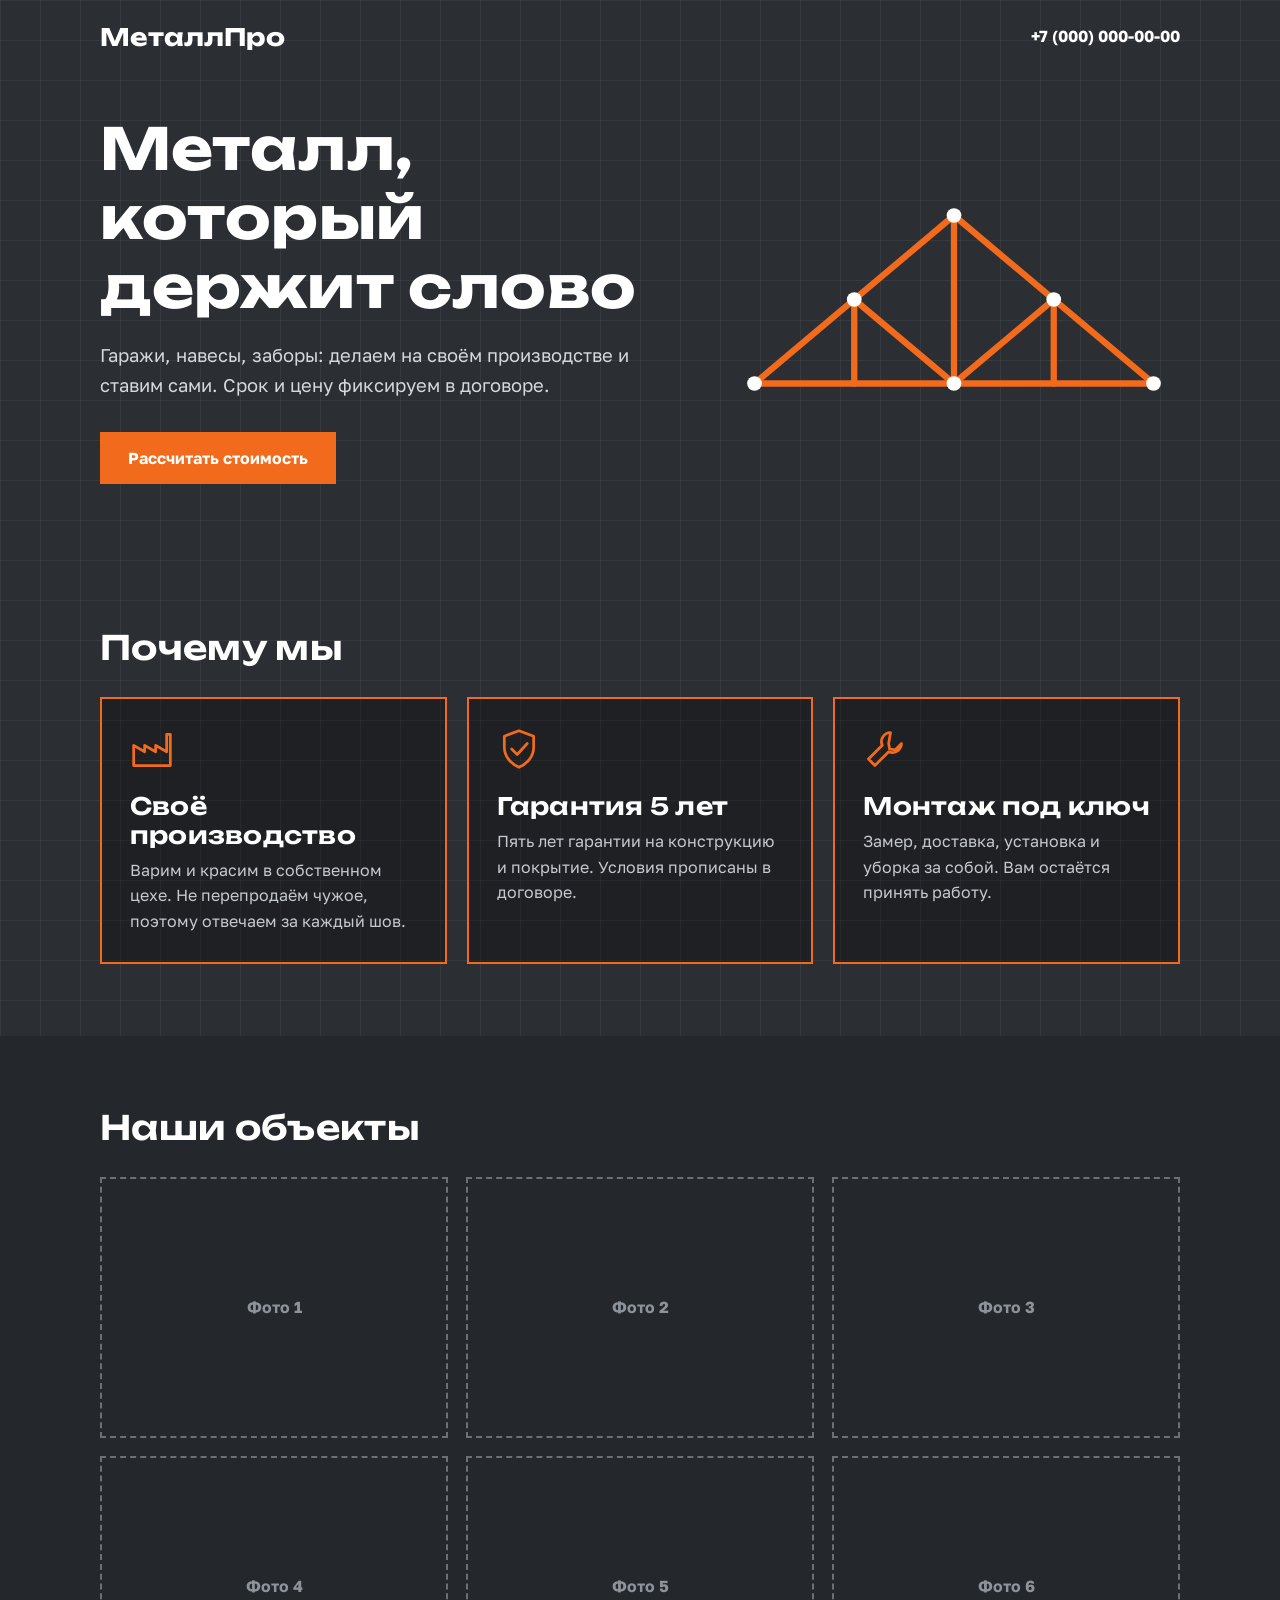
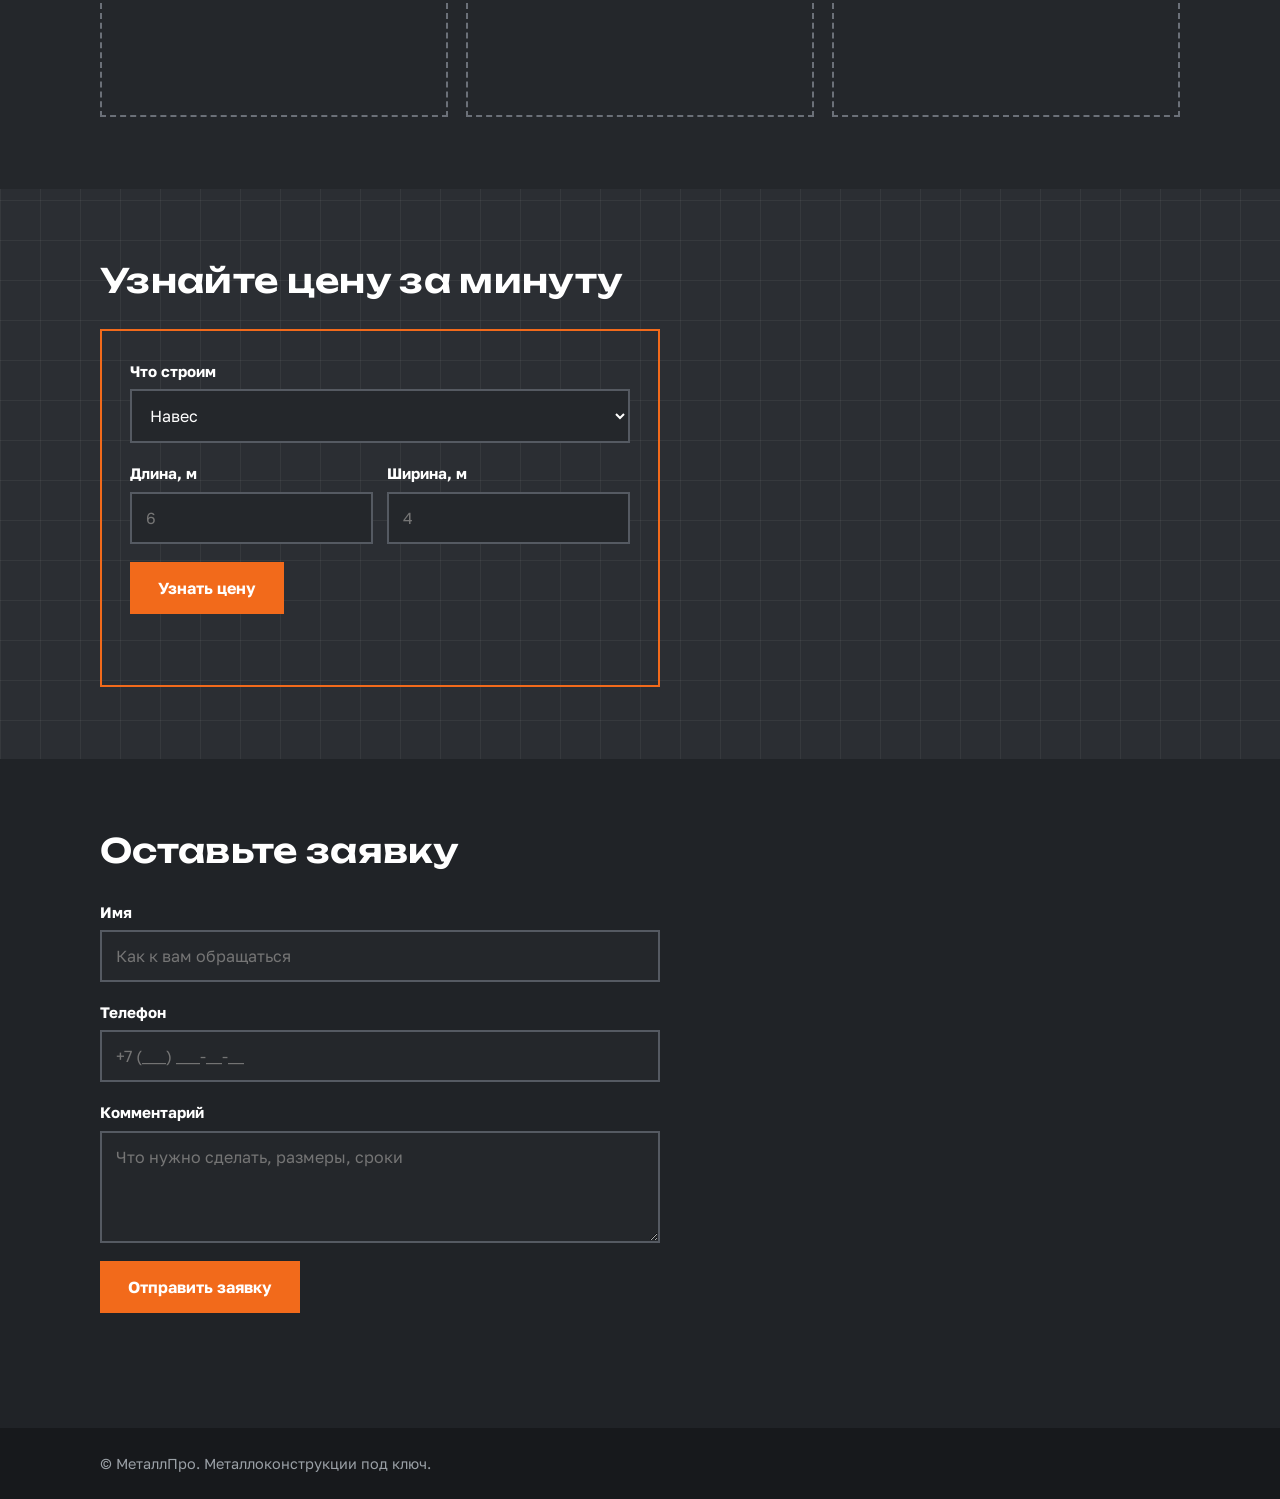
==== index-c.html @ d48cef5d "Add files via upload" ====
<!DOCTYPE html>
<html lang="ru">
<head>
  <meta charset="UTF-8">
  <meta name="viewport" content="width=device-width, initial-scale=1">
  <title>Металл, который держит слово — металлоконструкции под ключ</title>
  <link rel="preconnect" href="https://fonts.googleapis.com">
  <link rel="preconnect" href="https://fonts.gstatic.com" crossorigin>
  <link href="https://fonts.googleapis.com/css2?family=Unbounded:wght@500;600&family=Golos+Text:wght@400;500;700&display=swap&subset=cyrillic" rel="stylesheet">
  <link rel="stylesheet" href="style-c.css">
</head>
<body>

  <!-- 1. HERO -->
  <header class="hero">
    <nav class="nav container">
      <span class="logo">МеталлПро</span>
      <a class="nav-phone" href="tel:+70000000000">+7 (000) 000-00-00</a>
    </nav>

    <div class="hero-inner container">
      <div class="hero-text">
        <h1>Металл, который держит слово</h1>
        <p>Гаражи, навесы, заборы: делаем на своём производстве и ставим сами. Срок и цену фиксируем в договоре.</p>
        <a href="#calc" class="btn">Рассчитать стоимость</a>
      </div>

      <!-- Декор: ферма (стальная конструкция) -->
      <svg class="truss" viewBox="0 0 400 220" aria-hidden="true">
        <g fill="none" stroke="currentColor" stroke-width="6" stroke-linejoin="round" stroke-linecap="round">
          <path d="M10 190 L390 190"/>
          <path d="M10 190 L200 30 L390 190"/>
          <path d="M105 110 L105 190 M200 30 L200 190 M295 110 L295 190"/>
          <path d="M105 110 L200 190 L295 110"/>
        </g>
        <g fill="#fff">
          <circle cx="10" cy="190" r="7"/><circle cx="390" cy="190" r="7"/>
          <circle cx="200" cy="30" r="7"/><circle cx="105" cy="110" r="7"/>
          <circle cx="295" cy="110" r="7"/><circle cx="200" cy="190" r="7"/>
        </g>
      </svg>
    </div>
  </header>

  <main>
    <!-- 2. ПОЧЕМУ МЫ -->
    <section class="section container" id="why">
      <h2>Почему мы</h2>
      <div class="cards">
        <article class="card">
          <svg viewBox="0 0 48 48" aria-hidden="true"><path d="M4 42V20l12 7V20l12 7V20l12 7V8h4v34z" fill="none" stroke="currentColor" stroke-width="3" stroke-linejoin="round"/></svg>
          <h3>Своё производство</h3>
          <p>Варим и красим в собственном цехе. Не перепродаём чужое, поэтому отвечаем за каждый шов.</p>
        </article>
        <article class="card">
          <svg viewBox="0 0 48 48" aria-hidden="true"><path d="M24 4l16 6v12c0 10-7 18-16 22C15 40 8 32 8 22V10z" fill="none" stroke="currentColor" stroke-width="3" stroke-linejoin="round"/><path d="M16 24l6 6 11-12" fill="none" stroke="currentColor" stroke-width="3" stroke-linecap="round" stroke-linejoin="round"/></svg>
          <h3>Гарантия 5 лет</h3>
          <p>Пять лет гарантии на конструкцию и покрытие. Условия прописаны в договоре.</p>
        </article>
        <article class="card">
          <svg viewBox="0 0 48 48" aria-hidden="true"><path d="M30 6a10 10 0 0 0-9 14L6 35l7 7 15-15a10 10 0 0 0 14-9l-7 7-6-1-1-6z" fill="none" stroke="currentColor" stroke-width="3" stroke-linejoin="round"/></svg>
          <h3>Монтаж под ключ</h3>
          <p>Замер, доставка, установка и уборка за собой. Вам остаётся принять работу.</p>
        </article>
      </div>
    </section>

    <!-- 3. ГАЛЕРЕЯ -->
    <section class="section gallery-section" id="gallery">
      <div class="container">
        <h2>Наши объекты</h2>
        <div class="gallery">
          <!-- Чтобы вставить фото, замените <div class="ph"> на:
               <img src="images/foto-1.jpg" alt="Навес для авто"> -->
          <figure><div class="ph">Фото 1</div></figure>
          <figure><div class="ph">Фото 2</div></figure>
          <figure><div class="ph">Фото 3</div></figure>
          <figure><div class="ph">Фото 4</div></figure>
          <figure><div class="ph">Фото 5</div></figure>
          <figure><div class="ph">Фото 6</div></figure>
        </div>
      </div>
    </section>

    <!-- 4. КАЛЬКУЛЯТОР -->
    <section class="section container" id="calc">
      <h2>Узнайте цену за минуту</h2>
      <form class="panel" id="calc-form" novalidate>
        <label>Что строим
          <select id="calc-type">
            <option>Навес</option>
            <option>Гараж</option>
            <option>Забор</option>
          </select>
        </label>
        <div class="row">
          <label>Длина, м
            <input type="number" id="calc-length" min="1" step="0.1" inputmode="decimal" placeholder="6">
          </label>
          <label>Ширина, м
            <input type="number" id="calc-width" min="1" step="0.1" inputmode="decimal" placeholder="4">
          </label>
        </div>
        <button type="submit" class="btn">Узнать цену</button>
        <p class="result" id="calc-result" role="status"></p>
      </form>
    </section>

    <!-- 5. ЗАЯВКА -->
    <section class="section order" id="order">
      <div class="container">
        <h2>Оставьте заявку</h2>
        <form class="panel" id="order-form">
          <label>Имя
            <input type="text" name="name" required autocomplete="name" placeholder="Как к вам обращаться">
          </label>
          <label>Телефон
            <input type="tel" name="phone" required autocomplete="tel" placeholder="+7 (___) ___-__-__">
          </label>
          <label>Комментарий
            <textarea name="comment" rows="4" placeholder="Что нужно сделать, размеры, сроки"></textarea>
          </label>
          <button type="submit" class="btn">Отправить заявку</button>
          <p class="result" id="order-result" role="status"></p>
        </form>
      </div>
    </section>
  </main>

  <footer class="footer">
    <div class="container">© МеталлПро. Металлоконструкции под ключ.</div>
  </footer>

  <script src="script.js"></script>
</body>
</html>
---- style-c.css ----
/* ===== Переменные: меняйте цвета здесь ===== */
:root {
  --graphite: #2b2e33;
  --graphite-soft: #3a3e45;
  --orange: #f26a1b;
  --orange-dark: #d95a10;
  --white: #ffffff;
  --paper: #f3f4f5;
  --ink: #23262a;
  --radius: 6px;
  --font-head: "Oswald", "Arial Narrow", sans-serif;
  --font-body: "Manrope", system-ui, sans-serif;
}

* { box-sizing: border-box; margin: 0; }
html { scroll-behavior: smooth; }
body { font-family: var(--font-body); color: var(--ink); background: var(--white); line-height: 1.6; }
.container { width: min(1080px, 100% - 40px); margin-inline: auto; }

h1, h2, h3 { font-family: var(--font-head); line-height: 1.1; letter-spacing: .01em; }
h2 { font-size: clamp(1.8rem, 5vw, 2.6rem); margin-bottom: 28px; }
.section { padding: 72px 0; }

:focus-visible { outline: 3px solid var(--orange); outline-offset: 3px; }

/* ===== Кнопка ===== */
.btn {
  display: inline-block; border: 0; cursor: pointer;
  background: var(--orange); color: var(--white);
  font: 700 1rem var(--font-body); text-decoration: none;
  padding: 16px 28px; border-radius: var(--radius);
  transition: background .2s;
}
.btn:hover { background: var(--orange-dark); }

/* ===== Hero ===== */
.hero { background: var(--graphite); color: var(--white); padding-bottom: 72px; }
.nav { display: flex; justify-content: space-between; align-items: center; padding: 22px 0; }
.logo { font: 700 1.5rem var(--font-head); }
.nav-phone { color: var(--white); text-decoration: none; font-weight: 700; }
.hero-inner { display: grid; gap: 40px; align-items: center; padding-top: 40px; }
.hero h1 { font-size: clamp(2.6rem, 9vw, 4.8rem); font-weight: 700; margin-bottom: 20px; }
.hero p { font-size: 1.15rem; color: #d5d8dc; max-width: 34em; margin-bottom: 32px; }
.truss { width: 100%; max-width: 420px; color: var(--orange); justify-self: center; }

/* ===== Карточки ===== */
.cards { display: grid; gap: 20px; }
.card { background: var(--paper); border-left: 5px solid var(--orange); border-radius: var(--radius); padding: 28px; }
.card svg { width: 44px; height: 44px; color: var(--orange); margin-bottom: 14px; }
.card h3 { font-size: 1.5rem; margin-bottom: 8px; }
.card p { color: #4a4f55; }

/* ===== Галерея ===== */
.gallery-section { background: var(--paper); }
.gallery { display: grid; grid-template-columns: repeat(2, 1fr); gap: 12px; }
.gallery .ph, .gallery img {
  width: 100%; aspect-ratio: 4 / 3; object-fit: cover; border-radius: var(--radius);
}
.ph {
  display: grid; place-items: center; color: #aeb3b9; font-weight: 700;
  background: repeating-linear-gradient(45deg, var(--graphite) 0 14px, var(--graphite-soft) 14px 28px);
}

/* ===== Формы ===== */
.panel { display: grid; gap: 18px; max-width: 560px; }
.panel .row { display: grid; grid-template-columns: 1fr 1fr; gap: 14px; }
label { display: grid; gap: 6px; font-weight: 700; font-size: .95rem; }
input, select, textarea {
  font: 400 1rem var(--font-body); color: var(--ink);
  padding: 14px; border: 2px solid #c9ccd0; border-radius: var(--radius); background: var(--white);
  width: 100%;
}
input:focus, select:focus, textarea:focus { border-color: var(--orange); outline: none; }
.panel .btn { justify-self: start; }
.result { font-weight: 700; color: var(--orange-dark); min-height: 1.6em; }

.order { background: var(--graphite); color: var(--white); }
.order label { color: var(--white); }
.order .result { color: var(--orange); }

.footer { background: #202226; color: #9aa0a6; padding: 24px 0; font-size: .9rem; }

/* ===== Планшет и ПК ===== */
@media (min-width: 760px) {
  .hero-inner { grid-template-columns: 1.3fr 1fr; }
  .cards { grid-template-columns: repeat(3, 1fr); }
  .gallery { grid-template-columns: repeat(3, 1fr); gap: 18px; }
}

@media (prefers-reduced-motion: reduce) {
  html { scroll-behavior: auto; }
  .btn { transition: none; }
}

/* ===== ВАРИАНТ C: тёмный, «чертёжная» сетка ===== */
:root { --font-head: "Unbounded", Arial, sans-serif; --font-body: "Golos Text", system-ui, sans-serif; }
body {
  background-color: var(--graphite); color: var(--white);
  background-image:
    linear-gradient(rgba(255,255,255,.05) 1px, transparent 1px),
    linear-gradient(90deg, rgba(255,255,255,.05) 1px, transparent 1px);
  background-size: 40px 40px;
}
h1, h2, h3 { font-weight: 600; line-height: 1.2; }
.hero h1 { font-size: clamp(1.8rem, 7vw, 3.6rem); }
h2 { font-size: clamp(1.4rem, 4.5vw, 2.1rem); }
h3 { font-size: 1.1rem; }
.hero { background: transparent; }
.btn { border-radius: 0; }
.card { background: rgba(0,0,0,.3); border: 2px solid var(--orange); border-radius: 0; }
.card p { color: #c5c9ce; }
.gallery-section { background: #24272b; }
.gallery .ph, .gallery img { border-radius: 0; }
.ph { background: transparent; border: 2px dashed #6b7078; color: #8d939a; }
#calc .panel { border: 2px solid var(--orange); padding: 28px; }
input, select, textarea { background: #24272b; color: var(--white); border: 2px solid #555a62; border-radius: 0; }
option { background: #24272b; }
.order { background: #202327; }
.footer { background: #17191c; }
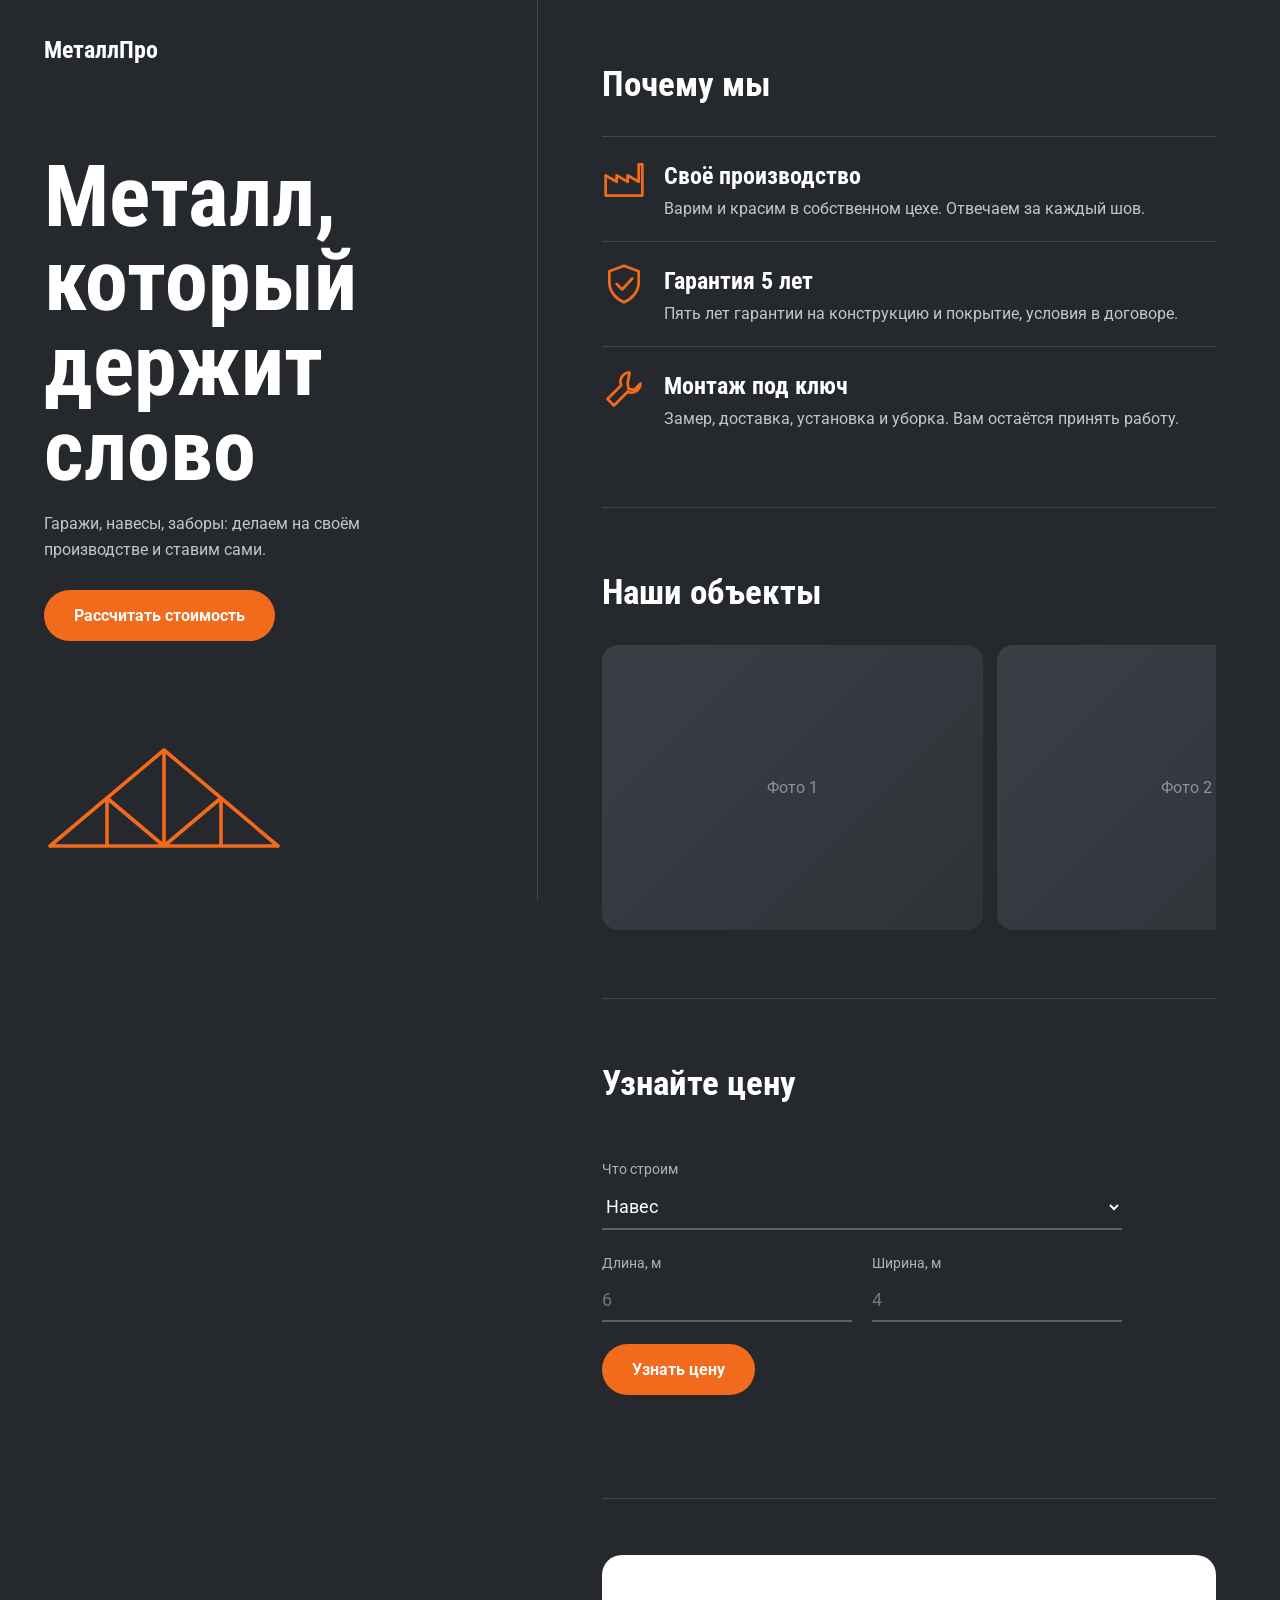
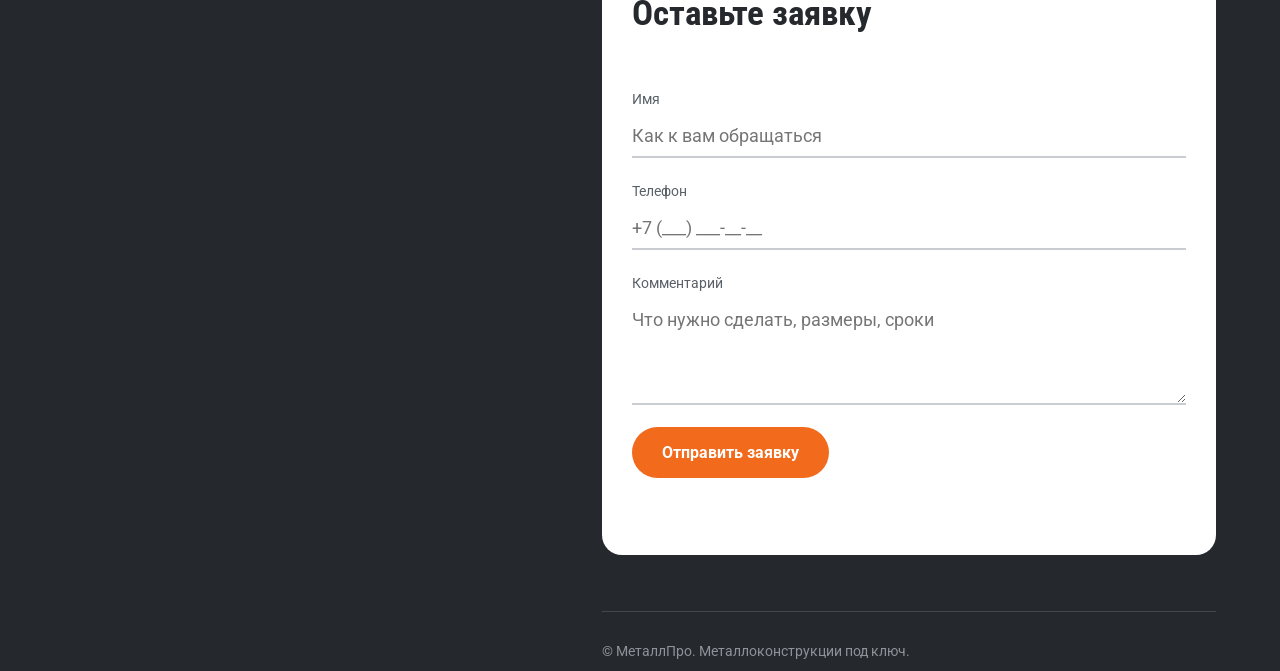
==== commit 37341e46: "Add files via upload" ====
--- a/index-c.html
+++ b/index-c.html
@@ -1,136 +1,66 @@
 <!DOCTYPE html>
 <html lang="ru">
 <head>
-  <meta charset="UTF-8">
-  <meta name="viewport" content="width=device-width, initial-scale=1">
-  <title>Металл, который держит слово — металлоконструкции под ключ</title>
-  <link rel="preconnect" href="https://fonts.googleapis.com">
-  <link rel="preconnect" href="https://fonts.gstatic.com" crossorigin>
-  <link href="https://fonts.googleapis.com/css2?family=Unbounded:wght@500;600&family=Golos+Text:wght@400;500;700&display=swap&subset=cyrillic" rel="stylesheet">
-  <link rel="stylesheet" href="style-c.css">
+<meta charset="UTF-8">
+<meta name="viewport" content="width=device-width, initial-scale=1">
+<title>Металл, который держит слово</title>
+<link rel="preconnect" href="https://fonts.googleapis.com">
+<link rel="preconnect" href="https://fonts.gstatic.com" crossorigin>
+<link href="https://fonts.googleapis.com/css2?family=Roboto+Condensed:wght@400;700&family=Roboto:wght@400;500;700&display=swap" rel="stylesheet">
+<link rel="stylesheet" href="style-c.css">
 </head>
 <body>
-
-  <!-- 1. HERO -->
-  <header class="hero">
-    <nav class="nav container">
-      <span class="logo">МеталлПро</span>
-      <a class="nav-phone" href="tel:+70000000000">+7 (000) 000-00-00</a>
-    </nav>
-
-    <div class="hero-inner container">
-      <div class="hero-text">
-        <h1>Металл, который держит слово</h1>
-        <p>Гаражи, навесы, заборы: делаем на своём производстве и ставим сами. Срок и цену фиксируем в договоре.</p>
-        <a href="#calc" class="btn">Рассчитать стоимость</a>
-      </div>
-
-      <!-- Декор: ферма (стальная конструкция) -->
-      <svg class="truss" viewBox="0 0 400 220" aria-hidden="true">
-        <g fill="none" stroke="currentColor" stroke-width="6" stroke-linejoin="round" stroke-linecap="round">
-          <path d="M10 190 L390 190"/>
-          <path d="M10 190 L200 30 L390 190"/>
-          <path d="M105 110 L105 190 M200 30 L200 190 M295 110 L295 190"/>
-          <path d="M105 110 L200 190 L295 110"/>
-        </g>
-        <g fill="#fff">
-          <circle cx="10" cy="190" r="7"/><circle cx="390" cy="190" r="7"/>
-          <circle cx="200" cy="30" r="7"/><circle cx="105" cy="110" r="7"/>
-          <circle cx="295" cy="110" r="7"/><circle cx="200" cy="190" r="7"/>
-        </g>
-      </svg>
-    </div>
-  </header>
-
-  <main>
-    <!-- 2. ПОЧЕМУ МЫ -->
-    <section class="section container" id="why">
-      <h2>Почему мы</h2>
-      <div class="cards">
-        <article class="card">
-          <svg viewBox="0 0 48 48" aria-hidden="true"><path d="M4 42V20l12 7V20l12 7V20l12 7V8h4v34z" fill="none" stroke="currentColor" stroke-width="3" stroke-linejoin="round"/></svg>
-          <h3>Своё производство</h3>
-          <p>Варим и красим в собственном цехе. Не перепродаём чужое, поэтому отвечаем за каждый шов.</p>
-        </article>
-        <article class="card">
-          <svg viewBox="0 0 48 48" aria-hidden="true"><path d="M24 4l16 6v12c0 10-7 18-16 22C15 40 8 32 8 22V10z" fill="none" stroke="currentColor" stroke-width="3" stroke-linejoin="round"/><path d="M16 24l6 6 11-12" fill="none" stroke="currentColor" stroke-width="3" stroke-linecap="round" stroke-linejoin="round"/></svg>
-          <h3>Гарантия 5 лет</h3>
-          <p>Пять лет гарантии на конструкцию и покрытие. Условия прописаны в договоре.</p>
-        </article>
-        <article class="card">
-          <svg viewBox="0 0 48 48" aria-hidden="true"><path d="M30 6a10 10 0 0 0-9 14L6 35l7 7 15-15a10 10 0 0 0 14-9l-7 7-6-1-1-6z" fill="none" stroke="currentColor" stroke-width="3" stroke-linejoin="round"/></svg>
-          <h3>Монтаж под ключ</h3>
-          <p>Замер, доставка, установка и уборка за собой. Вам остаётся принять работу.</p>
-        </article>
-      </div>
-    </section>
-
-    <!-- 3. ГАЛЕРЕЯ -->
-    <section class="section gallery-section" id="gallery">
-      <div class="container">
-        <h2>Наши объекты</h2>
-        <div class="gallery">
-          <!-- Чтобы вставить фото, замените <div class="ph"> на:
-               <img src="images/foto-1.jpg" alt="Навес для авто"> -->
-          <figure><div class="ph">Фото 1</div></figure>
-          <figure><div class="ph">Фото 2</div></figure>
-          <figure><div class="ph">Фото 3</div></figure>
-          <figure><div class="ph">Фото 4</div></figure>
-          <figure><div class="ph">Фото 5</div></figure>
-          <figure><div class="ph">Фото 6</div></figure>
-        </div>
-      </div>
-    </section>
-
-    <!-- 4. КАЛЬКУЛЯТОР -->
-    <section class="section container" id="calc">
-      <h2>Узнайте цену за минуту</h2>
-      <form class="panel" id="calc-form" novalidate>
-        <label>Что строим
-          <select id="calc-type">
-            <option>Навес</option>
-            <option>Гараж</option>
-            <option>Забор</option>
-          </select>
-        </label>
-        <div class="row">
-          <label>Длина, м
-            <input type="number" id="calc-length" min="1" step="0.1" inputmode="decimal" placeholder="6">
-          </label>
-          <label>Ширина, м
-            <input type="number" id="calc-width" min="1" step="0.1" inputmode="decimal" placeholder="4">
-          </label>
-        </div>
-        <button type="submit" class="btn">Узнать цену</button>
-        <p class="result" id="calc-result" role="status"></p>
-      </form>
-    </section>
-
-    <!-- 5. ЗАЯВКА -->
-    <section class="section order" id="order">
-      <div class="container">
-        <h2>Оставьте заявку</h2>
-        <form class="panel" id="order-form">
-          <label>Имя
-            <input type="text" name="name" required autocomplete="name" placeholder="Как к вам обращаться">
-          </label>
-          <label>Телефон
-            <input type="tel" name="phone" required autocomplete="tel" placeholder="+7 (___) ___-__-__">
-          </label>
-          <label>Комментарий
-            <textarea name="comment" rows="4" placeholder="Что нужно сделать, размеры, сроки"></textarea>
-          </label>
-          <button type="submit" class="btn">Отправить заявку</button>
-          <p class="result" id="order-result" role="status"></p>
-        </form>
-      </div>
-    </section>
-  </main>
-
-  <footer class="footer">
-    <div class="container">© МеталлПро. Металлоконструкции под ключ.</div>
-  </footer>
-
-  <script src="script.js"></script>
-</body>
-</html>
+<div class="layout">
+ <header class="side">
+  <span class="logo">МеталлПро</span>
+  <div>
+   <h1>Металл, который держит слово</h1>
+   <p>Гаражи, навесы, заборы: делаем на своём производстве и ставим сами.</p>
+   <a href="#calc" class="btn">Рассчитать стоимость</a>
+  </div>
+  <svg class="truss" viewBox="0 0 400 220" aria-hidden="true"><g fill="none" stroke="currentColor" stroke-width="6" stroke-linejoin="round" stroke-linecap="round"><path d="M10 190H390M10 190L200 30L390 190M105 110V190M200 30V190M295 110V190M105 110L200 190L295 110"/></g></svg>
+ </header>
+ <main>
+  <section>
+   <h2>Почему мы</h2>
+   <div class="item"><svg viewBox="0 0 48 48" aria-hidden="true"><path d="M4 42V20l12 7V20l12 7V20l12 7V8h4v34z" fill="none" stroke="currentColor" stroke-width="3" stroke-linejoin="round"/></svg><div><h3>Своё производство</h3><p>Варим и красим в собственном цехе. Отвечаем за каждый шов.</p></div></div>
+   <div class="item"><svg viewBox="0 0 48 48" aria-hidden="true"><path d="M24 4l16 6v12c0 10-7 18-16 22C15 40 8 32 8 22V10z" fill="none" stroke="currentColor" stroke-width="3" stroke-linejoin="round"/><path d="M16 24l6 6 11-12" fill="none" stroke="currentColor" stroke-width="3" stroke-linecap="round" stroke-linejoin="round"/></svg><div><h3>Гарантия 5 лет</h3><p>Пять лет гарантии на конструкцию и покрытие, условия в договоре.</p></div></div>
+   <div class="item"><svg viewBox="0 0 48 48" aria-hidden="true"><path d="M30 6a10 10 0 0 0-9 14L6 35l7 7 15-15a10 10 0 0 0 14-9l-7 7-6-1-1-6z" fill="none" stroke="currentColor" stroke-width="3" stroke-linejoin="round"/></svg><div><h3>Монтаж под ключ</h3><p>Замер, доставка, установка и уборка. Вам остаётся принять работу.</p></div></div>
+  </section>
+  <section>
+   <h2>Наши объекты</h2>
+   <!-- Фото: замените <div class="ph">..</div> на <img src="images/foto-1.jpg" alt="Навес"> -->
+   <div class="scroller">
+<figure><div class="ph">Фото 1</div></figure>
+<figure><div class="ph">Фото 2</div></figure>
+<figure><div class="ph">Фото 3</div></figure>
+<figure><div class="ph">Фото 4</div></figure>
+<figure><div class="ph">Фото 5</div></figure>
+<figure><div class="ph">Фото 6</div></figure>
+   </div>
+  </section>
+  <section id="calc"><form class="panel" id="calc-form" novalidate>
+  <h2>Узнайте цену</h2>
+  <label>Что строим
+    <select id="calc-type"><option>Навес</option><option>Гараж</option><option>Забор</option></select>
+  </label>
+  <div class="row2">
+    <label>Длина, м <input type="number" id="calc-length" min="1" step="0.1" inputmode="decimal" placeholder="6"></label>
+    <label>Ширина, м <input type="number" id="calc-width" min="1" step="0.1" inputmode="decimal" placeholder="4"></label>
+  </div>
+  <button type="submit" class="btn">Узнать цену</button>
+  <p class="result" id="calc-result" role="status"></p>
+</form></section>
+  <section id="order"><form class="panel" id="order-form">
+  <h2>Оставьте заявку</h2>
+  <label>Имя <input type="text" name="name" required autocomplete="name" placeholder="Как к вам обращаться"></label>
+  <label>Телефон <input type="tel" name="phone" required autocomplete="tel" placeholder="+7 (___) ___-__-__"></label>
+  <label>Комментарий <textarea name="comment" rows="4" placeholder="Что нужно сделать, размеры, сроки"></textarea></label>
+  <button type="submit" class="btn">Отправить заявку</button>
+  <p class="result" id="order-result" role="status"></p>
+</form></section>
+  <footer class="footer"><div class="wrap">© МеталлПро. Металлоконструкции под ключ.</div></footer>
+ </main>
+</div>
+<script src="script.js"></script>
+</body></html>
--- a/style-c.css
+++ b/style-c.css
@@ -1,119 +1,47 @@
-/* ===== Переменные: меняйте цвета здесь ===== */
-:root {
-  --graphite: #2b2e33;
-  --graphite-soft: #3a3e45;
-  --orange: #f26a1b;
-  --orange-dark: #d95a10;
-  --white: #ffffff;
-  --paper: #f3f4f5;
-  --ink: #23262a;
-  --radius: 6px;
-  --font-head: "Oswald", "Arial Narrow", sans-serif;
-  --font-body: "Manrope", system-ui, sans-serif;
-}
-
+/* ВАРИАНТ C: «Разделённый экран». Слева закреплённый заголовок, справа лента контента */
+:root { --g:#25282c; --g2:#2f3338; --o:#f26a1b; --w:#fff; --line:#43484f; --fh:"Roboto Condensed", "Arial Narrow", sans-serif; --fb:"Roboto", system-ui, sans-serif; }
 * { box-sizing: border-box; margin: 0; }
 html { scroll-behavior: smooth; }
-body { font-family: var(--font-body); color: var(--ink); background: var(--white); line-height: 1.6; }
-.container { width: min(1080px, 100% - 40px); margin-inline: auto; }
+body { background: var(--g); color: var(--w); font-family: var(--fb); line-height: 1.6; }
+:focus-visible { outline: 3px solid var(--o); outline-offset: 3px; }
 
-h1, h2, h3 { font-family: var(--font-head); line-height: 1.1; letter-spacing: .01em; }
-h2 { font-size: clamp(1.8rem, 5vw, 2.6rem); margin-bottom: 28px; }
-.section { padding: 72px 0; }
+.side { padding: 24px 24px 48px; display: flex; flex-direction: column; gap: 40px; border-bottom: 1px solid var(--line); }
+.logo { font: 700 1.5rem var(--fh); }
+h1 { font-family: var(--fh); font-weight: 700; font-size: clamp(3rem, 14vw, 5.4rem); line-height: .98; margin-bottom: 18px; }
+.side p { color: #c3c7cc; max-width: 24em; margin-bottom: 28px; }
+.truss { width: min(240px, 60%); color: var(--o); }
+.btn { display: inline-block; border: 0; cursor: pointer; background: var(--o); color: var(--w); font: 700 1rem var(--fb); text-decoration: none; padding: 16px 30px; border-radius: 999px; }
+.btn:hover { background: #d95a10; }
 
-:focus-visible { outline: 3px solid var(--orange); outline-offset: 3px; }
+main { padding: 0 24px; }
+main section { padding: 56px 0; border-bottom: 1px solid var(--line); }
+h2 { font-family: var(--fh); font-weight: 700; font-size: 2.2rem; margin-bottom: 24px; }
+.item { display: grid; grid-template-columns: 44px 1fr; gap: 18px; padding: 20px 0; border-top: 1px solid var(--line); }
+.item svg { width: 44px; height: 44px; color: var(--o); }
+.item h3 { font-family: var(--fh); font-size: 1.5rem; }
+.item p { color: #c3c7cc; }
 
-/* ===== Кнопка ===== */
-.btn {
-  display: inline-block; border: 0; cursor: pointer;
-  background: var(--orange); color: var(--white);
-  font: 700 1rem var(--font-body); text-decoration: none;
-  padding: 16px 28px; border-radius: var(--radius);
-  transition: background .2s;
+.scroller { display: flex; gap: 14px; overflow-x: auto; scroll-snap-type: x mandatory; padding-bottom: 12px; }
+.scroller figure { flex: 0 0 80%; scroll-snap-align: start; margin: 0; }
+.scroller .ph, .scroller img { width: 100%; aspect-ratio: 4 / 3; object-fit: cover; border-radius: 16px; display: grid; place-items: center; color: #8d939a; background: linear-gradient(135deg, #3a3f46, var(--g2)); }
+
+.panel { display: grid; gap: 22px; max-width: 520px; }
+.row2 { display: grid; grid-template-columns: 1fr 1fr; gap: 20px; }
+label { display: grid; gap: 4px; font-size: .9rem; color: #aeb3b9; }
+input, select, textarea { font: 400 1.15rem var(--fb); color: var(--w); background: transparent; border: 0; border-bottom: 2px solid #5a6068; border-radius: 0; padding: 10px 0; width: 100%; }
+input:focus, select:focus, textarea:focus { border-color: var(--o); outline: none; }
+option { background: var(--g2); }
+.panel .btn { justify-self: start; }
+.result { color: var(--o); font-weight: 700; min-height: 1.6em; }
+#order .panel { background: var(--w); color: var(--g); padding: 30px; border-radius: 20px; max-width: none; }
+#order label { color: #5a6068; }
+#order input, #order textarea { color: var(--g); border-color: #c9ccd0; }
+.footer { padding: 28px 0 8px; color: #8d939a; font-size: .9rem; }
+
+@media (min-width: 960px) {
+  .layout { display: grid; grid-template-columns: 42% 1fr; }
+  .side { position: sticky; top: 0; height: 100vh; padding: 36px 44px; justify-content: space-between; border-bottom: 0; border-right: 1px solid var(--line); }
+  main { padding: 0 64px; }
+  .scroller figure { flex-basis: 62%; }
 }
-.btn:hover { background: var(--orange-dark); }
-
-/* ===== Hero ===== */
-.hero { background: var(--graphite); color: var(--white); padding-bottom: 72px; }
-.nav { display: flex; justify-content: space-between; align-items: center; padding: 22px 0; }
-.logo { font: 700 1.5rem var(--font-head); }
-.nav-phone { color: var(--white); text-decoration: none; font-weight: 700; }
-.hero-inner { display: grid; gap: 40px; align-items: center; padding-top: 40px; }
-.hero h1 { font-size: clamp(2.6rem, 9vw, 4.8rem); font-weight: 700; margin-bottom: 20px; }
-.hero p { font-size: 1.15rem; color: #d5d8dc; max-width: 34em; margin-bottom: 32px; }
-.truss { width: 100%; max-width: 420px; color: var(--orange); justify-self: center; }
-
-/* ===== Карточки ===== */
-.cards { display: grid; gap: 20px; }
-.card { background: var(--paper); border-left: 5px solid var(--orange); border-radius: var(--radius); padding: 28px; }
-.card svg { width: 44px; height: 44px; color: var(--orange); margin-bottom: 14px; }
-.card h3 { font-size: 1.5rem; margin-bottom: 8px; }
-.card p { color: #4a4f55; }
-
-/* ===== Галерея ===== */
-.gallery-section { background: var(--paper); }
-.gallery { display: grid; grid-template-columns: repeat(2, 1fr); gap: 12px; }
-.gallery .ph, .gallery img {
-  width: 100%; aspect-ratio: 4 / 3; object-fit: cover; border-radius: var(--radius);
-}
-.ph {
-  display: grid; place-items: center; color: #aeb3b9; font-weight: 700;
-  background: repeating-linear-gradient(45deg, var(--graphite) 0 14px, var(--graphite-soft) 14px 28px);
-}
-
-/* ===== Формы ===== */
-.panel { display: grid; gap: 18px; max-width: 560px; }
-.panel .row { display: grid; grid-template-columns: 1fr 1fr; gap: 14px; }
-label { display: grid; gap: 6px; font-weight: 700; font-size: .95rem; }
-input, select, textarea {
-  font: 400 1rem var(--font-body); color: var(--ink);
-  padding: 14px; border: 2px solid #c9ccd0; border-radius: var(--radius); background: var(--white);
-  width: 100%;
-}
-input:focus, select:focus, textarea:focus { border-color: var(--orange); outline: none; }
-.panel .btn { justify-self: start; }
-.result { font-weight: 700; color: var(--orange-dark); min-height: 1.6em; }
-
-.order { background: var(--graphite); color: var(--white); }
-.order label { color: var(--white); }
-.order .result { color: var(--orange); }
-
-.footer { background: #202226; color: #9aa0a6; padding: 24px 0; font-size: .9rem; }
-
-/* ===== Планшет и ПК ===== */
-@media (min-width: 760px) {
-  .hero-inner { grid-template-columns: 1.3fr 1fr; }
-  .cards { grid-template-columns: repeat(3, 1fr); }
-  .gallery { grid-template-columns: repeat(3, 1fr); gap: 18px; }
-}
-
-@media (prefers-reduced-motion: reduce) {
-  html { scroll-behavior: auto; }
-  .btn { transition: none; }
-}
-
-/* ===== ВАРИАНТ C: тёмный, «чертёжная» сетка ===== */
-:root { --font-head: "Unbounded", Arial, sans-serif; --font-body: "Golos Text", system-ui, sans-serif; }
-body {
-  background-color: var(--graphite); color: var(--white);
-  background-image:
-    linear-gradient(rgba(255,255,255,.05) 1px, transparent 1px),
-    linear-gradient(90deg, rgba(255,255,255,.05) 1px, transparent 1px);
-  background-size: 40px 40px;
-}
-h1, h2, h3 { font-weight: 600; line-height: 1.2; }
-.hero h1 { font-size: clamp(1.8rem, 7vw, 3.6rem); }
-h2 { font-size: clamp(1.4rem, 4.5vw, 2.1rem); }
-h3 { font-size: 1.1rem; }
-.hero { background: transparent; }
-.btn { border-radius: 0; }
-.card { background: rgba(0,0,0,.3); border: 2px solid var(--orange); border-radius: 0; }
-.card p { color: #c5c9ce; }
-.gallery-section { background: #24272b; }
-.gallery .ph, .gallery img { border-radius: 0; }
-.ph { background: transparent; border: 2px dashed #6b7078; color: #8d939a; }
-#calc .panel { border: 2px solid var(--orange); padding: 28px; }
-input, select, textarea { background: #24272b; color: var(--white); border: 2px solid #555a62; border-radius: 0; }
-option { background: #24272b; }
-.order { background: #202327; }
-.footer { background: #17191c; }
+@media (prefers-reduced-motion: reduce) { html { scroll-behavior: auto; } }
